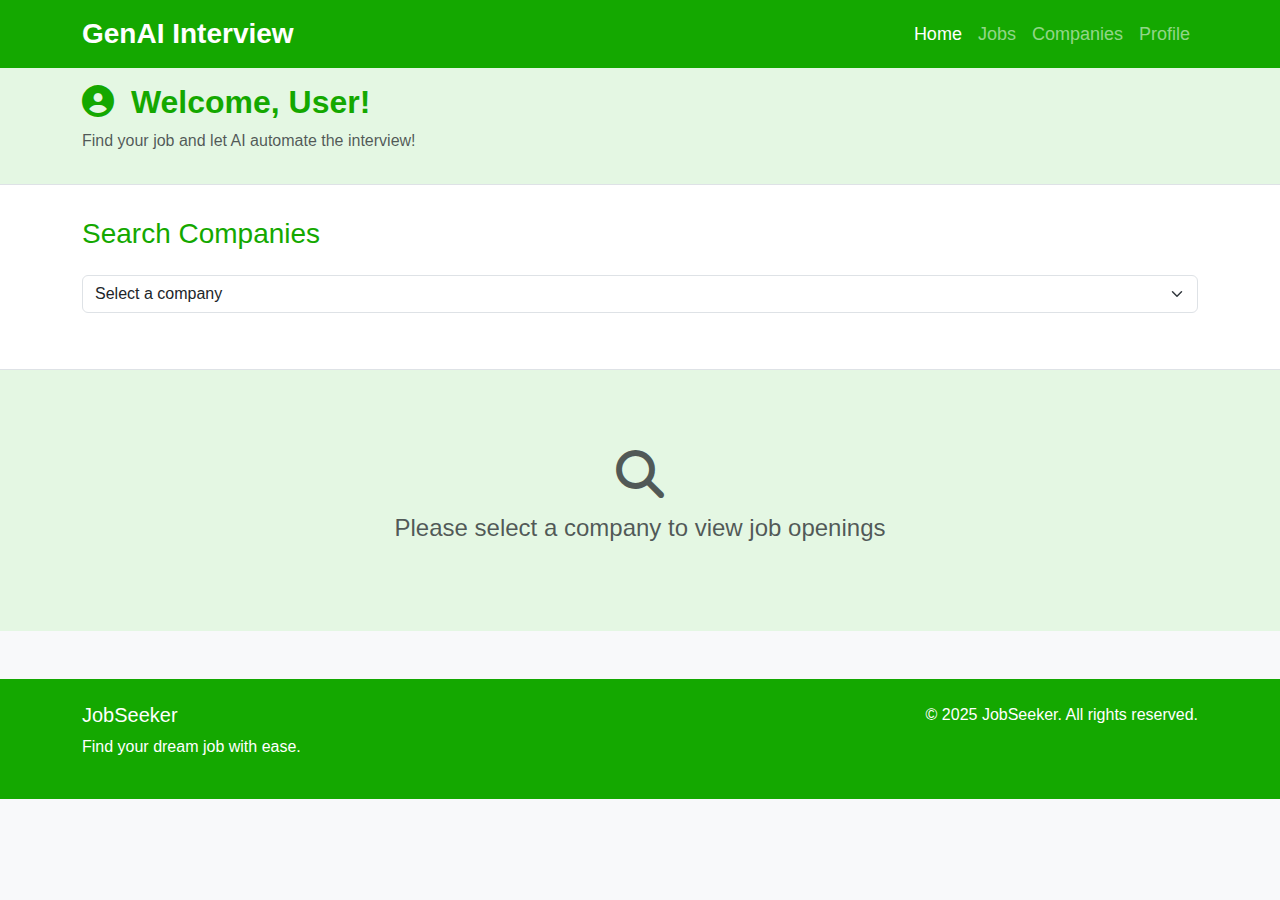
==== client_posting.html @ a4a39da1 "added Client Page" ====
<!DOCTYPE html>
<html lang="en">
<head>
    <meta name="viewport" content="width=device-width, initial-scale=1.0">
    <title>Job Application Portal</title>
    <link href="https://cdnjs.cloudflare.com/ajax/libs/bootstrap/5.3.0/css/bootstrap.min.css" rel="stylesheet">
    <link rel="stylesheet" href="https://cdnjs.cloudflare.com/ajax/libs/font-awesome/6.4.0/css/all.min.css">
    <link rel="stylesheet" href="client_posting_style.css">
</head>
<body>
    <!-- Toop of the Page (Company Name, HREFS to other pages) -->
    <nav class="navbar navbar-expand-lg navbar-dark custom-navbar">
        <div class="container">
            <a class="navbar-brand mx-auto" href="#">
                <span class="brand-text">GenAI Interview</span>
            </a>
            <button class="navbar-toggler" type="button" data-bs-toggle="collapse" data-bs-target="#navbarNav">
                <span class="navbar-toggler-icon"></span>
            </button>
            <div class="collapse navbar-collapse" id="navbarNav">
                <ul class="navbar-nav ms-auto">
                    <li class="nav-item">
                        <a class="nav-link active" href="#">Home</a>
                    </li>
                    <li class="nav-item">
                        <a class="nav-link" href="#">Jobs</a>
                    </li>
                    <li class="nav-item">
                        <a class="nav-link" href="#">Companies</a>
                    </li>
                    <li class="nav-item">
                        <a class="nav-link" href="#">Profile</a>
                    </li>
                </ul>
            </div>
        </div>
    </nav>

    <!-- Welcome Portion For A Client -->
     <div class ="welcome">
        <div class="container">
            <div class="row">
                <div class="col-md-12">
                    <h2 class="welcome-message">
                        <i class="fas fa-user-circle me-2"></i>
                        Welcome, User!
                    </h2>
                    <p class="text-muted">Find your job and let AI automate the interview!</p>
                </div>
            </div>
        </div>
     </div>
    

        
    

    <!-- Search Section -->
    <section class="search-section">
        <div class="container">
            <div class="row">
                <div class="col-md-12">
                    <h3 class="search-title">Search Companies</h3>
                    <div class="form-group mb-4">
                        <select class="form-select" id="companySelect">
                            <option selected disabled>Select a company</option>
                            <option value="company1">Tech Innovations Inc.</option>
                            <option value="company2">Global Solutions Ltd.</option>
                            <option value="company3">Future Technologies</option>
                            <option value="company4">Creative Designs Co.</option>
                            <option value="company5">Data Analytics Pro</option>
                        </select>
                    </div>
                </div>
            </div>
        </div>
    </section>

    <!-- Job Listing Section -->
    <section class="job-listing">
        <div class="container">
            <div class="row">
                <div class="col-md-12">
                    <div id="jobDetails" style="display: none;">
                        <div class="job-card">
                            <div class="job-header">
                                <h4 id="jobTitle">Senior Software Developer</h4>
                                <p id="companyName" class="mb-0">Tech Innovations Inc.</p>
                            </div>
                            <div class="job-content">
                                <div class="row mb-3">
                                    <div class="col-md-4">
                                        <div class="d-flex align-items-center">
                                            <i class="fas fa-map-marker-alt text-muted me-2"></i>
                                            <span id="jobLocation">San Francisco, CA</span>
                                        </div>
                                    </div>
                                    <div class="col-md-4">
                                        <div class="d-flex align-items-center">
                                            <i class="fas fa-clock text-muted me-2"></i>
                                            <span id="jobType">Full-time</span>
                                        </div>
                                    </div>
                                    <div class="col-md-4">
                                        <div class="d-flex align-items-center">
                                            <i class="fas fa-dollar-sign text-muted me-2"></i>
                                            <span id="jobSalary">$120,000 - $150,000</span>
                                        </div>
                                    </div>
                                </div>
                                <h5>Job Description</h5>
                                <p id="jobDescription">
                                    We are seeking an experienced Senior Software Developer to join our dynamic team. The ideal candidate will have a strong background in full-stack development, with expertise in JavaScript, React, and Node.js. You will be responsible for designing, developing, and maintaining our core products, collaborating with cross-functional teams, and mentoring junior developers.
                                </p>
                                <h5>Requirements</h5>
                                <ul id="jobRequirements">
                                    <li>5+ years of experience in software development</li>
                                    <li>Strong proficiency in JavaScript, HTML, CSS</li>
                                    <li>Experience with React, Node.js, and Express</li>
                                    <li>Familiarity with database technologies (MongoDB, PostgreSQL)</li>
                                    <li>Bachelor's degree in Computer Science or related field</li>
                                </ul>
                            </div>
                        </div>

                        <!-- Application Form -->
                        <div class="application-form mt-4">
                            <h4 class="mb-4">Apply for this Position</h4>
                            <form id="applicationForm">
                                <div class="row">
                                    <div class="col-md-6 mb-3">
                                        <label for="firstName" class="form-label">First Name</label>
                                        <input type="text" class="form-control" id="firstName" required>
                                    </div>
                                    <div class="col-md-6 mb-3">
                                        <label for="lastName" class="form-label">Last Name</label>
                                        <input type="text" class="form-control" id="lastName" required>
                                    </div>
                                </div>
                                <div class="mb-3">
                                    <label for="email" class="form-label">Email</label>
                                    <input type="email" class="form-control" id="email" required>
                                </div>
                                <div class="mb-3">
                                    <label for="phone" class="form-label">Phone</label>
                                    <input type="tel" class="form-control" id="phone" required>
                                </div>
                                <div class="mb-3">
                                    <label for="resume" class="form-label">Upload Resume</label>
                                    <input type="file" class="form-control" id="resume" required>
                                </div>
                                <div class="mb-3">
                                    <label for="coverLetter" class="form-label">Cover Letter</label>
                                    <textarea class="form-control" id="coverLetter" rows="5" placeholder="Tell us why you're the perfect fit for this role..."></textarea>
                                </div>
                                <div class="mb-3">
                                    <label for="applicationDetails" class="form-label">Additional Details</label>
                                    <textarea class="form-control" id="applicationDetails" rows="5" placeholder="Any additional information you'd like to share..."></textarea>
                                </div>
                                <button type="submit" class="btn btn-primary">Submit Application</button>
                            </form>
                        </div>
                    </div>
                    <div id="noJobSelected" class="text-center py-5">
                        <i class="fas fa-search fa-3x text-muted mb-3"></i>
                        <h4 class="text-muted">Please select a company to view job openings</h4>
                    </div>
                </div>
            </div>
        </div>
    </section>

    <!-- Footer -->
    <footer class="mt-5">
        <div class="container">
            <div class="row">
                <div class="col-md-6">
                    <h5>JobSeeker</h5>
                    <p>Find your dream job with ease.</p>
                </div>
                <div class="col-md-6 text-md-end">
                    <p>&copy; 2025 JobSeeker. All rights reserved.</p>
                </div>
            </div>
        </div>
    </footer>

    <!-- Scripts -->
    <script src="https://cdnjs.cloudflare.com/ajax/libs/bootstrap/5.3.0/js/bootstrap.bundle.min.js"></script>
    <script src="client_posting_js.js"></script>
</body>
</html>
---- client_posting_style.css ----
:root {
    --primary-green: #14a800;
    --light-green: #0e8f0d;
    --very-light-green: #e4f7e3;
}

body {
    font-family: 'Segoe UI', Tahoma, Geneva, Verdana, sans-serif;
    background-color: #f8f9fa;
}

.navbar {
    background-color: var(--primary-green);
}

.welcome {
    background-color: var(--very-light-green);
    padding: 15px 0;
    border-bottom: 1px solid #dee2e6;
}

.welcome-message {
    color: var(--primary-green);
    font-weight: 600;
}

.search-section {
    background-color: white;
    padding: 2rem 0;
    border-bottom: 1px solid #dee2e6;
}

.search-title {
    color: var(--primary-green);
    margin-bottom: 1.5rem;
}

.job-listing {
    background-color: var(--very-light-green);
    padding: 2rem 0;
}

.job-card {
    background-color: white;
    border-radius: 8px;
    overflow: hidden;
    box-shadow: 0 4px 6px rgba(0, 0, 0, 0.1);
    margin-bottom: 1.5rem;
    border-left: 5px solid var(--light-green);
}

.job-header {
    background-color: var(--primary-green);
    color: white;
    padding: 1rem;
}

.job-content {
    padding: 1.5rem;
}

.application-form {
    background-color: white;
    padding: 2rem;
    border-radius: 8px;
    box-shadow: 0 4px 6px rgba(0, 0, 0, 0.1);
}

.btn-primary {
    background-color: var(--primary-green);
    border-color: var(--primary-green);
}

.btn-primary:hover {
    background-color: var(--light-green);
    border-color: var(--light-green);
}

.form-control:focus {
    border-color: var(--light-green);
    box-shadow: 0 0 0 0.25rem rgba(76, 175, 80, 0.25);
}

footer {
    background-color: var(--primary-green);
    color: white;
    padding: 1.5rem 0;
}

.navbar-brand {
    font-size: 28px;
    font-weight: bold;
    color: #fff;
    text-align: center;
    display: flex;
    align-items: center;
    justify-content: center;
}

.navbar-brand i {
    font-size: 30px;
}

.navbar-nav .nav-link {
    font-size: 18px;
    padding: 8px 15px;
    transition: color 0.3s ease-in-out;
}
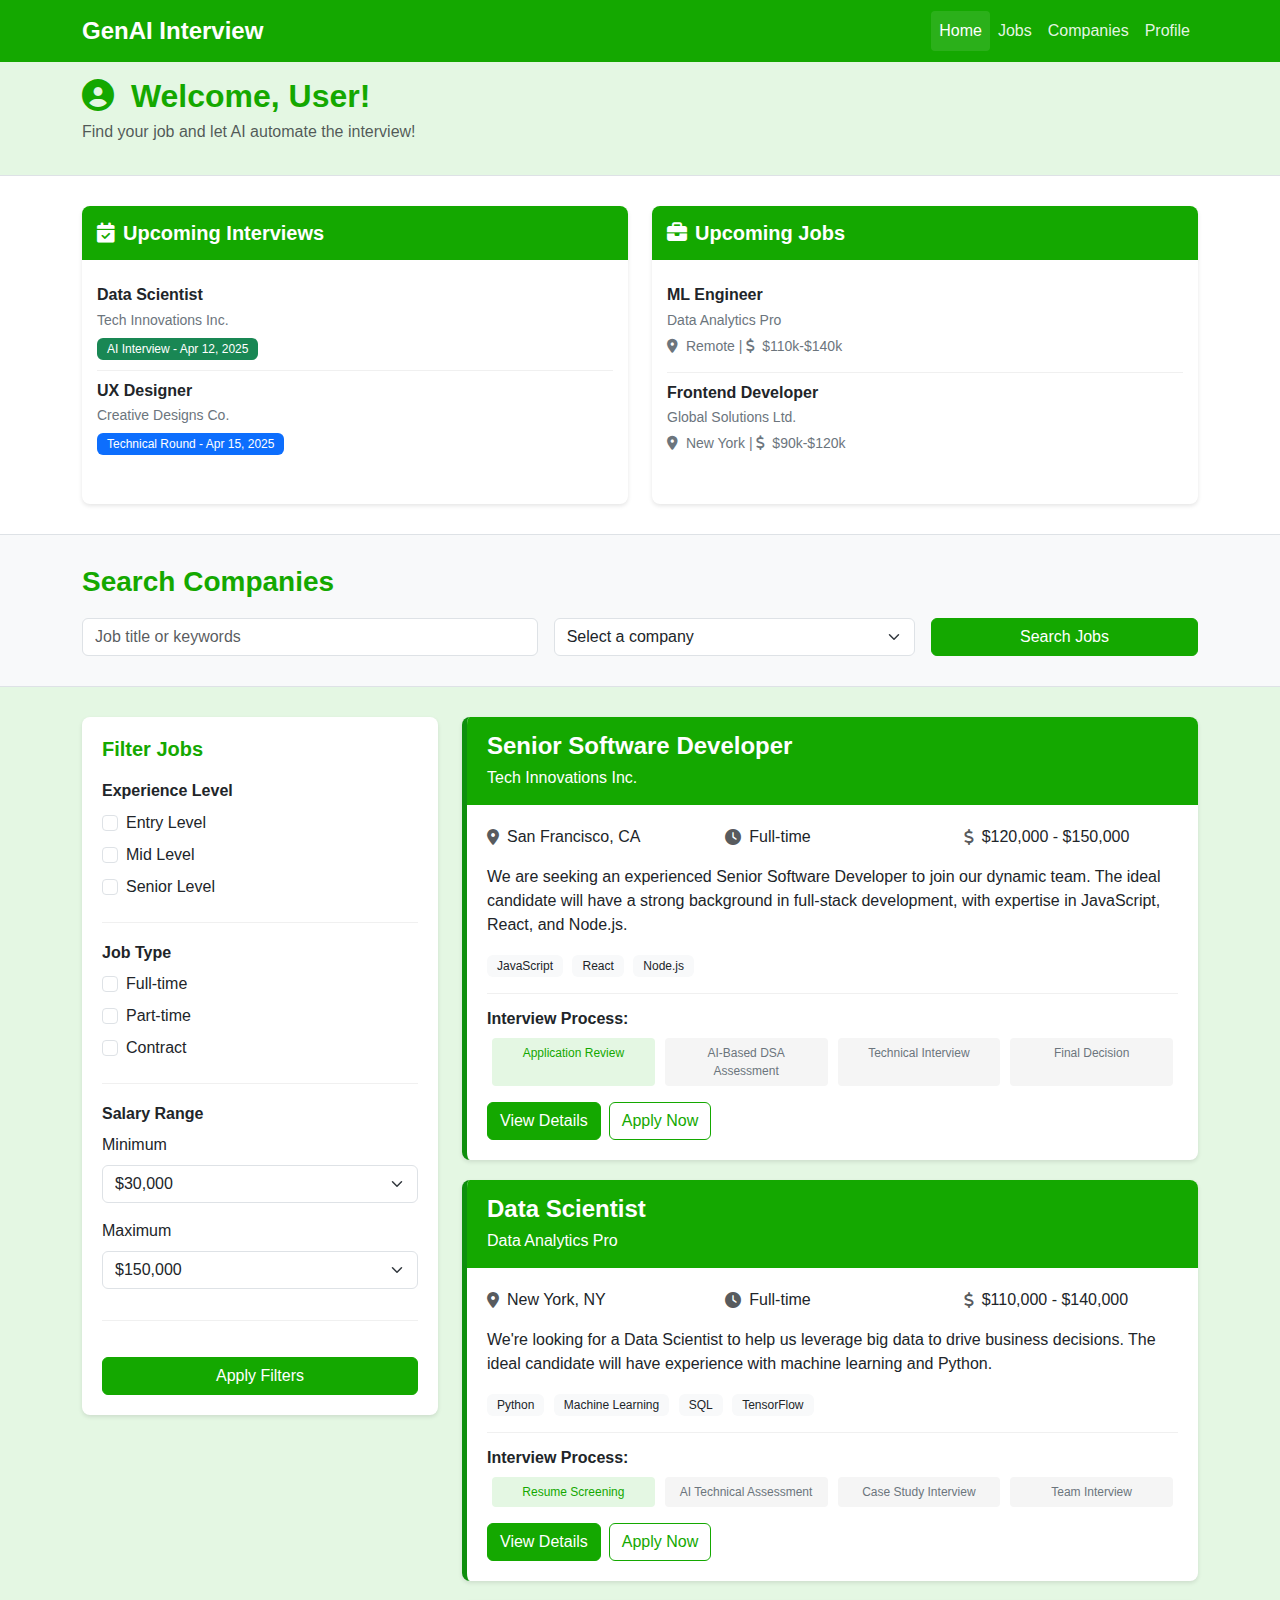
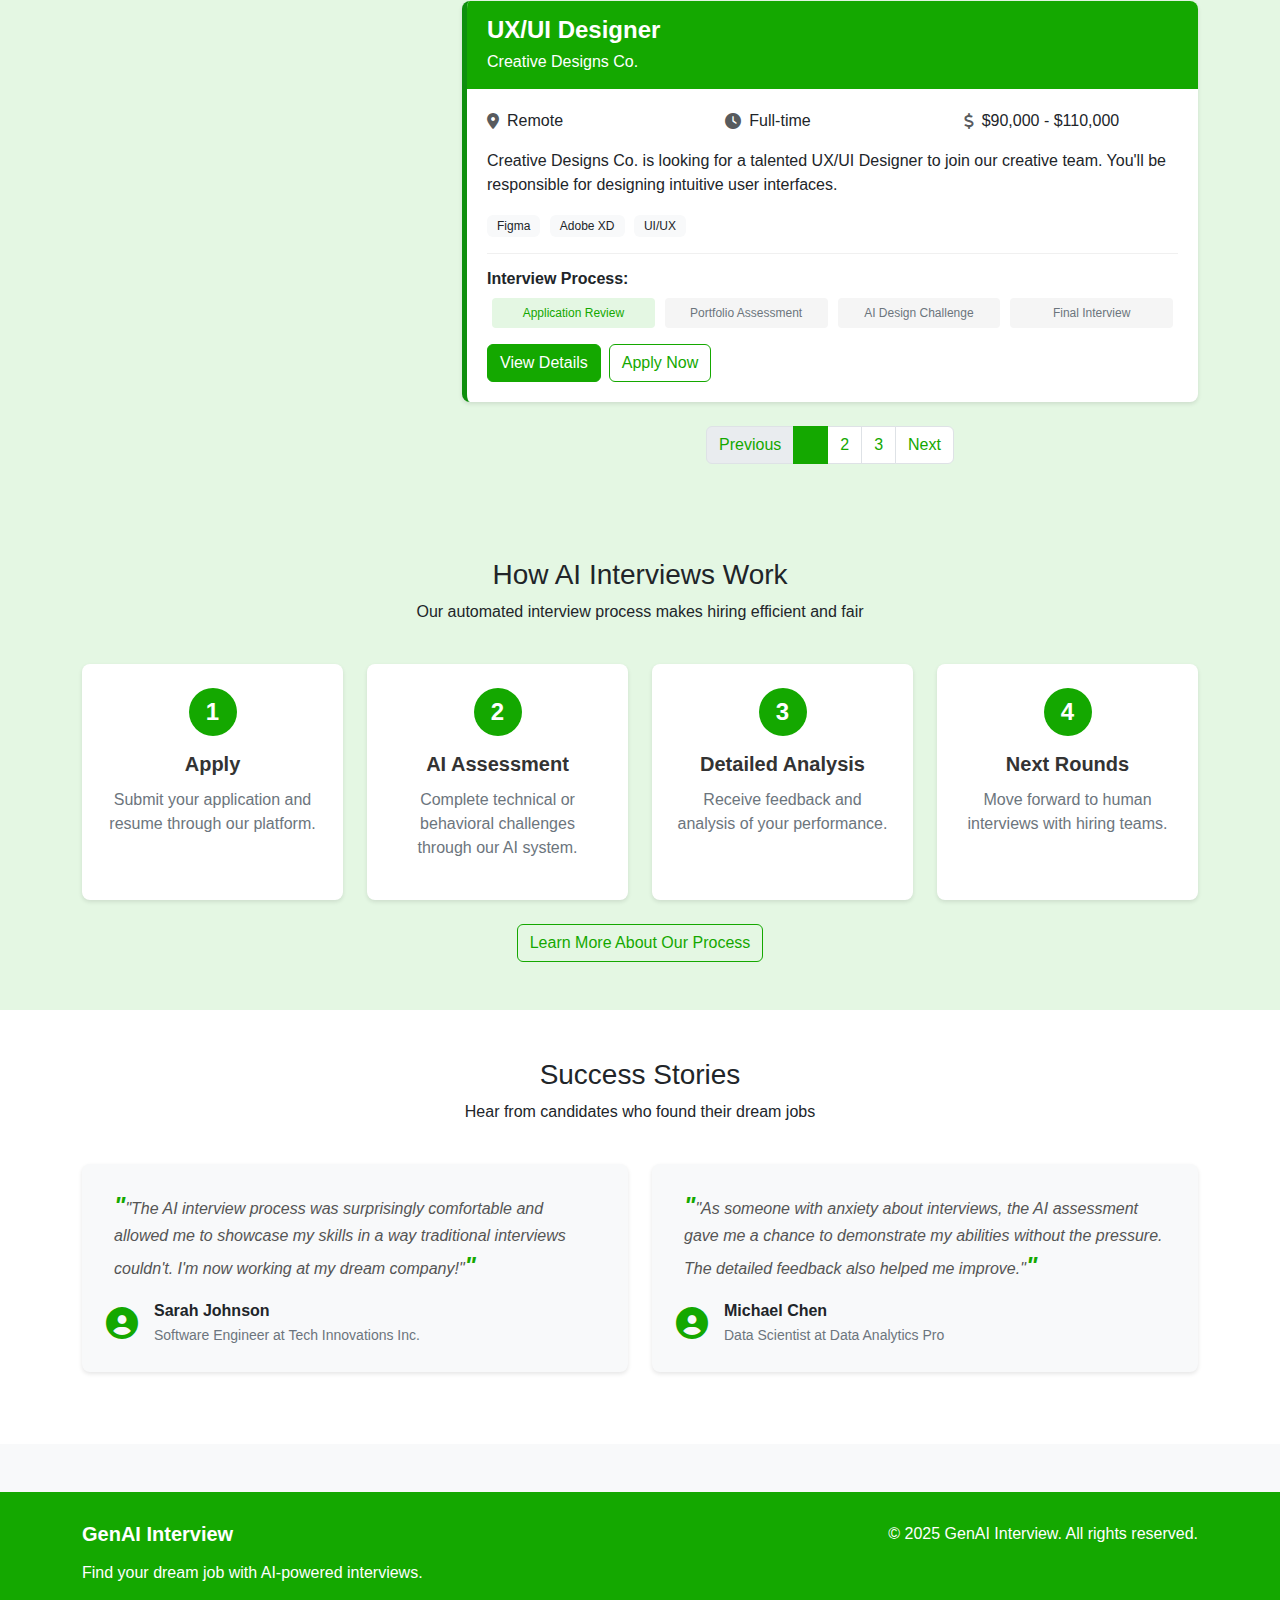
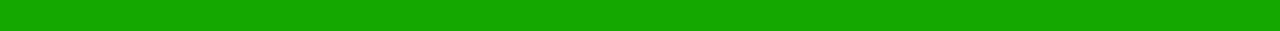
==== commit f6b6245f: "added upcoming interviews, upcoming jobs  ,filtering , job lists , and how it works section." ====
--- a/client_posting.html
+++ b/client_posting.html
@@ -8,7 +8,7 @@
     <link rel="stylesheet" href="client_posting_style.css">
 </head>
 <body>
-    <!-- Toop of the Page (Company Name, HREFS to other pages) -->
+    <!-- Top  -->
     <nav class="navbar navbar-expand-lg navbar-dark custom-navbar">
         <div class="container">
             <a class="navbar-brand mx-auto" href="#">
@@ -36,8 +36,8 @@
         </div>
     </nav>
 
-    <!-- Welcome Portion For A Client -->
-     <div class ="welcome">
+    <!-- welcome -->
+     <div class="welcome">
         <div class="container">
             <div class="row">
                 <div class="col-md-12">
@@ -51,9 +51,51 @@
         </div>
      </div>
     
-
-        
-    
+    <!-- Upcoming Interviews Section -->
+    <section class="upcoming-section">
+        <div class="container">
+            <div class="row">
+                <div class="col-md-6">
+                    <div class="info-card">
+                        <div class="card-header">
+                            <h5><i class="fas fa-calendar-check me-2"></i>Upcoming Interviews</h5>
+                        </div>
+                        <div class="card-body">
+                            <div class="interview-item">
+                                <h6>Data Scientist</h6>
+                                <p>Tech Innovations Inc.</p>
+                                <span class="badge bg-success">AI Interview - Apr 12, 2025</span>
+                            </div>
+                            <div class="interview-item">
+                                <h6>UX Designer</h6>
+                                <p>Creative Designs Co.</p>
+                                <span class="badge bg-primary">Technical Round - Apr 15, 2025</span>
+                            </div>
+                        </div>
+                    </div>
+                </div>
+                <div class="col-md-6">
+                    <div class="info-card">
+                        <div class="card-header">
+                            <h5><i class="fas fa-briefcase me-2"></i>Upcoming Jobs</h5>
+                        </div>
+                        <div class="card-body">
+                            <div class="job-item">
+                                <h6>ML Engineer</h6>
+                                <p>Data Analytics Pro</p>
+                                <p><i class="fas fa-map-marker-alt me-1"></i> Remote | <i class="fas fa-dollar-sign me-1"></i> $110k-$140k</p>
+                            </div>
+                            <div class="job-item">
+                                <h6>Frontend Developer</h6>
+                                <p>Global Solutions Ltd.</p>
+                                <p><i class="fas fa-map-marker-alt me-1"></i> New York | <i class="fas fa-dollar-sign me-1"></i> $90k-$120k</p>
+                            </div>
+                        </div>
+                    </div>
+                </div>
+            </div>
+        </div>
+    </section>
 
     <!-- Search Section -->
     <section class="search-section">
@@ -61,15 +103,23 @@
             <div class="row">
                 <div class="col-md-12">
                     <h3 class="search-title">Search Companies</h3>
-                    <div class="form-group mb-4">
-                        <select class="form-select" id="companySelect">
-                            <option selected disabled>Select a company</option>
-                            <option value="company1">Tech Innovations Inc.</option>
-                            <option value="company2">Global Solutions Ltd.</option>
-                            <option value="company3">Future Technologies</option>
-                            <option value="company4">Creative Designs Co.</option>
-                            <option value="company5">Data Analytics Pro</option>
-                        </select>
+                    <div class="row g-3">
+                        <div class="col-md-5">
+                            <input type="text" class="form-control" placeholder="Job title or keywords">
+                        </div>
+                        <div class="col-md-4">
+                            <select class="form-select" id="companySelect">
+                                <option selected disabled>Select a company</option>
+                                <option value="company1">Tech Innovations Inc.</option>
+                                <option value="company2">Global Solutions Ltd.</option>
+                                <option value="company3">Future Technologies</option>
+                                <option value="company4">Creative Designs Co.</option>
+                                <option value="company5">Data Analytics Pro</option>
+                            </select>
+                        </div>
+                        <div class="col-md-3">
+                            <button class="btn btn-primary w-100">Search Jobs</button>
+                        </div>
                     </div>
                 </div>
             </div>
@@ -80,106 +130,346 @@
     <section class="job-listing">
         <div class="container">
             <div class="row">
-                <div class="col-md-12">
-                    <div id="jobDetails" style="display: none;">
-                        <div class="job-card">
-                            <div class="job-header">
-                                <h4 id="jobTitle">Senior Software Developer</h4>
-                                <p id="companyName" class="mb-0">Tech Innovations Inc.</p>
-                            </div>
-                            <div class="job-content">
-                                <div class="row mb-3">
-                                    <div class="col-md-4">
-                                        <div class="d-flex align-items-center">
-                                            <i class="fas fa-map-marker-alt text-muted me-2"></i>
-                                            <span id="jobLocation">San Francisco, CA</span>
-                                        </div>
-                                    </div>
-                                    <div class="col-md-4">
-                                        <div class="d-flex align-items-center">
-                                            <i class="fas fa-clock text-muted me-2"></i>
-                                            <span id="jobType">Full-time</span>
-                                        </div>
-                                    </div>
-                                    <div class="col-md-4">
-                                        <div class="d-flex align-items-center">
-                                            <i class="fas fa-dollar-sign text-muted me-2"></i>
-                                            <span id="jobSalary">$120,000 - $150,000</span>
-                                        </div>
-                                    </div>
-                                </div>
-                                <h5>Job Description</h5>
-                                <p id="jobDescription">
-                                    We are seeking an experienced Senior Software Developer to join our dynamic team. The ideal candidate will have a strong background in full-stack development, with expertise in JavaScript, React, and Node.js. You will be responsible for designing, developing, and maintaining our core products, collaborating with cross-functional teams, and mentoring junior developers.
-                                </p>
-                                <h5>Requirements</h5>
-                                <ul id="jobRequirements">
-                                    <li>5+ years of experience in software development</li>
-                                    <li>Strong proficiency in JavaScript, HTML, CSS</li>
-                                    <li>Experience with React, Node.js, and Express</li>
-                                    <li>Familiarity with database technologies (MongoDB, PostgreSQL)</li>
-                                    <li>Bachelor's degree in Computer Science or related field</li>
-                                </ul>
-                            </div>
-                        </div>
-
-                        <!-- Application Form -->
-                        <div class="application-form mt-4">
-                            <h4 class="mb-4">Apply for this Position</h4>
-                            <form id="applicationForm">
-                                <div class="row">
-                                    <div class="col-md-6 mb-3">
-                                        <label for="firstName" class="form-label">First Name</label>
-                                        <input type="text" class="form-control" id="firstName" required>
-                                    </div>
-                                    <div class="col-md-6 mb-3">
-                                        <label for="lastName" class="form-label">Last Name</label>
-                                        <input type="text" class="form-control" id="lastName" required>
-                                    </div>
-                                </div>
-                                <div class="mb-3">
-                                    <label for="email" class="form-label">Email</label>
-                                    <input type="email" class="form-control" id="email" required>
-                                </div>
-                                <div class="mb-3">
-                                    <label for="phone" class="form-label">Phone</label>
-                                    <input type="tel" class="form-control" id="phone" required>
-                                </div>
-                                <div class="mb-3">
-                                    <label for="resume" class="form-label">Upload Resume</label>
-                                    <input type="file" class="form-control" id="resume" required>
-                                </div>
-                                <div class="mb-3">
-                                    <label for="coverLetter" class="form-label">Cover Letter</label>
-                                    <textarea class="form-control" id="coverLetter" rows="5" placeholder="Tell us why you're the perfect fit for this role..."></textarea>
-                                </div>
-                                <div class="mb-3">
-                                    <label for="applicationDetails" class="form-label">Additional Details</label>
-                                    <textarea class="form-control" id="applicationDetails" rows="5" placeholder="Any additional information you'd like to share..."></textarea>
-                                </div>
-                                <button type="submit" class="btn btn-primary">Submit Application</button>
-                            </form>
-                        </div>
-                    </div>
-                    <div id="noJobSelected" class="text-center py-5">
-                        <i class="fas fa-search fa-3x text-muted mb-3"></i>
-                        <h4 class="text-muted">Please select a company to view job openings</h4>
-                    </div>
+                <div class="col-md-4">
+                    <!-- Filters Section -->
+                    <div class="filters-card">
+                        <h5>Filter Jobs</h5>
+                        <div class="filter-group">
+                            <h6>Experience Level</h6>
+                            <div class="form-check">
+                                <input class="form-check-input" type="checkbox" id="entryLevel">
+                                <label class="form-check-label" for="entryLevel">Entry Level</label>
+                            </div>
+                            <div class="form-check">
+                                <input class="form-check-input" type="checkbox" id="midLevel">
+                                <label class="form-check-label" for="midLevel">Mid Level</label>
+                            </div>
+                            <div class="form-check">
+                                <input class="form-check-input" type="checkbox" id="seniorLevel">
+                                <label class="form-check-label" for="seniorLevel">Senior Level</label>
+                            </div>
+                        </div>
+                        
+                        <div class="filter-group">
+                            <h6>Job Type</h6>
+                            <div class="form-check">
+                                <input class="form-check-input" type="checkbox" id="fullTime">
+                                <label class="form-check-label" for="fullTime">Full-time</label>
+                            </div>
+                            <div class="form-check">
+                                <input class="form-check-input" type="checkbox" id="partTime">
+                                <label class="form-check-label" for="partTime">Part-time</label>
+                            </div>
+                            <div class="form-check">
+                                <input class="form-check-input" type="checkbox" id="contract">
+                                <label class="form-check-label" for="contract">Contract</label>
+                            </div>
+                        </div>
+                        
+                        <div class="filter-group">
+                            <h6>Salary Range</h6>
+                            <div class="mb-3">
+                                <label for="minSalary" class="form-label">Minimum</label>
+                                <select class="form-select" id="minSalary">
+                                    <option value="30000">$30,000</option>
+                                    <option value="50000">$50,000</option>
+                                    <option value="75000">$75,000</option>
+                                    <option value="100000">$100,000</option>
+                                    <option value="125000">$125,000</option>
+                                </select>
+                            </div>
+                            <div class="mb-3">
+                                <label for="maxSalary" class="form-label">Maximum</label>
+                                <select class="form-select" id="maxSalary">
+                                    <option value="50000">$50,000</option>
+                                    <option value="75000">$75,000</option>
+                                    <option value="100000">$100,000</option>
+                                    <option value="150000" selected>$150,000</option>
+                                    <option value="200000">$200,000+</option>
+                                </select>
+                            </div>
+                        </div>
+                        
+                        <button class="btn btn-primary w-100 mt-3">Apply Filters</button>
+                    </div>
+                </div>
+                
+                <div class="col-md-8">
+                    <!-- Jobs List -->
+                    <div class="job-card">
+                        <div class="job-header">
+                            <h4>Senior Software Developer</h4>
+                            <p class="mb-0">Tech Innovations Inc.</p>
+                        </div>
+                        <div class="job-content">
+                            <div class="row mb-3">
+                                <div class="col-md-4">
+                                    <div class="d-flex align-items-center">
+                                        <i class="fas fa-map-marker-alt text-muted me-2"></i>
+                                        <span>San Francisco, CA</span>
+                                    </div>
+                                </div>
+                                <div class="col-md-4">
+                                    <div class="d-flex align-items-center">
+                                        <i class="fas fa-clock text-muted me-2"></i>
+                                        <span>Full-time</span>
+                                    </div>
+                                </div>
+                                <div class="col-md-4">
+                                    <div class="d-flex align-items-center">
+                                        <i class="fas fa-dollar-sign text-muted me-2"></i>
+                                        <span>$120,000 - $150,000</span>
+                                    </div>
+                                </div>
+                            </div>
+                            <p>
+                                We are seeking an experienced Senior Software Developer to join our dynamic team. The ideal candidate will have a strong background in full-stack development, with expertise in JavaScript, React, and Node.js.
+                            </p>
+                            <div class="job-tags mb-3">
+                                <span class="badge bg-light text-dark">JavaScript</span>
+                                <span class="badge bg-light text-dark">React</span>
+                                <span class="badge bg-light text-dark">Node.js</span>
+                            </div>
+                            <div class="interview-process">
+                                <h6>Interview Process:</h6>
+                                <div class="d-flex justify-content-between">
+                                    <div class="process-step active">Application Review</div>
+                                    <div class="process-step">AI-Based DSA Assessment</div>
+                                    <div class="process-step">Technical Interview</div>
+                                    <div class="process-step">Final Decision</div>
+                                </div>
+                            </div>
+                            <div class="d-flex mt-3">
+                                <button class="btn btn-primary me-2">View Details</button>
+                                <button class="btn btn-outline-primary">Apply Now</button>
+                            </div>
+                        </div>
+                    </div>
+
+                    <div class="job-card">
+                        <div class="job-header">
+                            <h4>Data Scientist</h4>
+                            <p class="mb-0">Data Analytics Pro</p>
+                        </div>
+                        <div class="job-content">
+                            <div class="row mb-3">
+                                <div class="col-md-4">
+                                    <div class="d-flex align-items-center">
+                                        <i class="fas fa-map-marker-alt text-muted me-2"></i>
+                                        <span>New York, NY</span>
+                                    </div>
+                                </div>
+                                <div class="col-md-4">
+                                    <div class="d-flex align-items-center">
+                                        <i class="fas fa-clock text-muted me-2"></i>
+                                        <span>Full-time</span>
+                                    </div>
+                                </div>
+                                <div class="col-md-4">
+                                    <div class="d-flex align-items-center">
+                                        <i class="fas fa-dollar-sign text-muted me-2"></i>
+                                        <span>$110,000 - $140,000</span>
+                                    </div>
+                                </div>
+                            </div>
+                            <p>
+                                We're looking for a Data Scientist to help us leverage big data to drive business decisions. The ideal candidate will have experience with machine learning and Python.
+                            </p>
+                            <div class="job-tags mb-3">
+                                <span class="badge bg-light text-dark">Python</span>
+                                <span class="badge bg-light text-dark">Machine Learning</span>
+                                <span class="badge bg-light text-dark">SQL</span>
+                                <span class="badge bg-light text-dark">TensorFlow</span>
+                            </div>
+                            <div class="interview-process">
+                                <h6>Interview Process:</h6>
+                                <div class="d-flex justify-content-between">
+                                    <div class="process-step active">Resume Screening</div>
+                                    <div class="process-step">AI Technical Assessment</div>
+                                    <div class="process-step">Case Study Interview</div>
+                                    <div class="process-step">Team Interview</div>
+                                </div>
+                            </div>
+                            <div class="d-flex mt-3">
+                                <button class="btn btn-primary me-2">View Details</button>
+                                <button class="btn btn-outline-primary">Apply Now</button>
+                            </div>
+                        </div>
+                    </div>
+
+                    <div class="job-card">
+                        <div class="job-header">
+                            <h4>UX/UI Designer</h4>
+                            <p class="mb-0">Creative Designs Co.</p>
+                        </div>
+                        <div class="job-content">
+                            <div class="row mb-3">
+                                <div class="col-md-4">
+                                    <div class="d-flex align-items-center">
+                                        <i class="fas fa-map-marker-alt text-muted me-2"></i>
+                                        <span>Remote</span>
+                                    </div>
+                                </div>
+                                <div class="col-md-4">
+                                    <div class="d-flex align-items-center">
+                                        <i class="fas fa-clock text-muted me-2"></i>
+                                        <span>Full-time</span>
+                                    </div>
+                                </div>
+                                <div class="col-md-4">
+                                    <div class="d-flex align-items-center">
+                                        <i class="fas fa-dollar-sign text-muted me-2"></i>
+                                        <span>$90,000 - $110,000</span>
+                                    </div>
+                                </div>
+                            </div>
+                            <p>
+                                Creative Designs Co. is looking for a talented UX/UI Designer to join our creative team. You'll be responsible for designing intuitive user interfaces.
+                            </p>
+                            <div class="job-tags mb-3">
+                                <span class="badge bg-light text-dark">Figma</span>
+                                <span class="badge bg-light text-dark">Adobe XD</span>
+                                <span class="badge bg-light text-dark">UI/UX</span>
+                            </div>
+                            <div class="interview-process">
+                                <h6>Interview Process:</h6>
+                                <div class="d-flex justify-content-between">
+                                    <div class="process-step active">Application Review</div>
+                                    <div class="process-step">Portfolio Assessment</div>
+                                    <div class="process-step">AI Design Challenge</div>
+                                    <div class="process-step">Final Interview</div>
+                                </div>
+                            </div>
+                            <div class="d-flex mt-3">
+                                <button class="btn btn-primary me-2">View Details</button>
+                                <button class="btn btn-outline-primary">Apply Now</button>
+                            </div>
+                        </div>
+                    </div>
+                    
+                    <!-- Pagination -->
+                    <nav aria-label="Page navigation">
+                        <ul class="pagination justify-content-center mt-4">
+                            <li class="page-item disabled">
+                                <a class="page-link" href="#" tabindex="-1">Previous</a>
+                            </li>
+                            <li class="page-item active"><a class="page-link" href="#">1</a></li>
+                            <li class="page-item"><a class="page-link" href="#">2</a></li>
+                            <li class="page-item"><a class="page-link" href="#">3</a></li>
+                            <li class="page-item">
+                                <a class="page-link" href="#">Next</a>
+                            </li>
+                        </ul>
+                    </nav>
                 </div>
             </div>
         </div>
     </section>
+
+<!-- How It Works Section -->
+<section class="how-it-works">
+    <div class="container">
+        <div class="row">
+            <div class="col-md-12 text-center mb-4">
+                <h3 class="section-title">How AI Interviews Work</h3>
+                <p class="section-subtitle">Our automated interview process makes hiring efficient and fair</p>
+            </div>
+        </div>
+        <div class="row">
+            <div class="col-md-3">
+                <div class="step-card">
+                    <div class="step-number">1</div>
+                    <h5>Apply</h5>
+                    <p>Submit your application and resume through our platform.</p>
+                </div>
+            </div>
+            <div class="col-md-3">
+                <div class="step-card">
+                    <div class="step-number">2</div>
+                    <h5>AI Assessment</h5>
+                    <p>Complete technical or behavioral challenges through our AI system.</p>
+                </div>
+            </div>
+            <div class="col-md-3">
+                <div class="step-card">
+                    <div class="step-number">3</div>
+                    <h5>Detailed Analysis</h5>
+                    <p>Receive feedback and analysis of your performance.</p>
+                </div>
+            </div>
+            <div class="col-md-3">
+                <div class="step-card">
+                    <div class="step-number">4</div>
+                    <h5>Next Rounds</h5>
+                    <p>Move forward to human interviews with hiring teams.</p>
+                </div>
+            </div>
+        </div>
+        <div class="row mt-4">
+            <div class="col-md-12 text-center">
+                <button class="btn btn-outline-primary">Learn More About Our Process</button>
+            </div>
+        </div>
+    </div>
+</section>
+
+<!-- Testimonials Section -->
+<section class="testimonials-section">
+    <div class="container">
+        <div class="row">
+            <div class="col-md-12 text-center mb-4">
+                <h3 class="section-title">Success Stories</h3>
+                <p class="section-subtitle">Hear from candidates who found their dream jobs</p>
+            </div>
+        </div>
+        <div class="row">
+            <div class="col-md-6">
+                <div class="testimonial-card">
+                    <div class="testimonial-content">
+                        <p>"The AI interview process was surprisingly comfortable and allowed me to showcase my skills in a way traditional interviews couldn't. I'm now working at my dream company!"</p>
+                    </div>
+                    <div class="testimonial-author">
+                        <div class="author-avatar">
+                            <i class="fas fa-user-circle"></i>
+                        </div>
+                        <div class="author-info">
+                            <h6>Sarah Johnson</h6>
+                            <p>Software Engineer at Tech Innovations Inc.</p>
+                        </div>
+                    </div>
+                </div>
+            </div>
+            <div class="col-md-6">
+                <div class="testimonial-card">
+                    <div class="testimonial-content">
+                        <p>"As someone with anxiety about interviews, the AI assessment gave me a chance to demonstrate my abilities without the pressure. The detailed feedback also helped me improve."</p>
+                    </div>
+                    <div class="testimonial-author">
+                        <div class="author-avatar">
+                            <i class="fas fa-user-circle"></i>
+                        </div>
+                        <div class="author-info">
+                            <h6>Michael Chen</h6>
+                            <p>Data Scientist at Data Analytics Pro</p>
+                        </div>
+                    </div>
+                </div>
+            </div>
+        </div>
+    </div>
+</section>
+
 
     <!-- Footer -->
     <footer class="mt-5">
         <div class="container">
             <div class="row">
                 <div class="col-md-6">
-                    <h5>JobSeeker</h5>
-                    <p>Find your dream job with ease.</p>
+                    <h5>GenAI Interview</h5>
+                    <p>Find your dream job with AI-powered interviews.</p>
                 </div>
                 <div class="col-md-6 text-md-end">
-                    <p>&copy; 2025 JobSeeker. All rights reserved.</p>
+                    <p>&copy; 2025 GenAI Interview. All rights reserved.</p>
                 </div>
             </div>
         </div>
@@ -187,6 +477,5 @@
 
     <!-- Scripts -->
     <script src="https://cdnjs.cloudflare.com/ajax/libs/bootstrap/5.3.0/js/bootstrap.bundle.min.js"></script>
-    <script src="client_posting_js.js"></script>
 </body>
 </html>--- a/client_posting_style.css
+++ b/client_posting_style.css
@@ -9,10 +9,30 @@
     background-color: #f8f9fa;
 }
 
+/* Navbar Styles */
 .navbar {
     background-color: var(--primary-green);
 }
 
+.navbar-brand {
+    font-size: 24px;
+    font-weight: bold;
+    color: white;
+}
+
+.navbar-nav .nav-link {
+    color: rgba(255, 255, 255, 0.9) !important;
+    padding: 8px 15px;
+}
+
+.navbar-nav .nav-link:hover,
+.navbar-nav .nav-link.active {
+    color: white !important;
+    background-color: rgba(255, 255, 255, 0.1);
+    border-radius: 4px;
+}
+
+/* Welcome Section */
 .welcome {
     background-color: var(--very-light-green);
     padding: 15px 0;
@@ -22,50 +42,282 @@
 .welcome-message {
     color: var(--primary-green);
     font-weight: 600;
-}
-
+    margin-bottom: 5px;
+}
+
+/* Upcoming Section */
+.upcoming-section {
+    padding: 30px 0;
+    background-color: white;
+    border-bottom: 1px solid #dee2e6;
+}
+
+.info-card {
+    background-color: white;
+    border-radius: 8px;
+    box-shadow: 0 2px 4px rgba(0, 0, 0, 0.1);
+    margin-bottom: 20px;
+    height: 100%;
+}
+
+.info-card .card-header {
+    background-color: var(--primary-green);
+    color: white;
+    padding: 15px;
+    border-top-left-radius: 8px;
+    border-top-right-radius: 8px;
+}
+
+.info-card .card-header h5 {
+    margin-bottom: 0;
+    font-weight: 600;
+}
+
+.info-card .card-body {
+    padding: 15px;
+}
+
+.interview-item, .job-item {
+    padding: 10px 0;
+    border-bottom: 1px solid #f0f0f0;
+}
+
+.interview-item:last-child, .job-item:last-child {
+    border-bottom: none;
+}
+
+.interview-item h6, .job-item h6 {
+    margin-bottom: 5px;
+    font-weight: 600;
+}
+
+.interview-item p, .job-item p {
+    margin-bottom: 5px;
+    color: #6c757d;
+    font-size: 14px;
+}
+
+.badge {
+    font-weight: normal;
+    padding: 5px 10px;
+}
+
+/* Search Section */
 .search-section {
-    background-color: white;
-    padding: 2rem 0;
+    background-color: #f8f9fa;
+    padding: 30px 0;
     border-bottom: 1px solid #dee2e6;
 }
 
 .search-title {
     color: var(--primary-green);
-    margin-bottom: 1.5rem;
-}
-
+    margin-bottom: 20px;
+    font-weight: 600;
+}
+
+/* Job Listing Section */
 .job-listing {
+    padding: 30px 0;
     background-color: var(--very-light-green);
-    padding: 2rem 0;
-}
-
+}
+
+.filters-card {
+    background-color: white;
+    border-radius: 8px;
+    padding: 20px;
+    box-shadow: 0 2px 4px rgba(0, 0, 0, 0.1);
+    margin-bottom: 20px;
+}
+
+.filters-card h5 {
+    color: var(--primary-green);
+    margin-bottom: 20px;
+    font-weight: 600;
+}
+
+.filter-group {
+    margin-bottom: 20px;
+    padding-bottom: 15px;
+    border-bottom: 1px solid #f0f0f0;
+}
+
+.filter-group:last-child {
+    border-bottom: none;
+    padding-bottom: 0;
+}
+
+.filter-group h6 {
+    font-weight: 600;
+    margin-bottom: 10px;
+}
+
+.form-check {
+    margin-bottom: 8px;
+}
+
+.form-check-input:checked {
+    background-color: var(--primary-green);
+    border-color: var(--primary-green);
+}
+
+/* Job Cards */
 .job-card {
     background-color: white;
     border-radius: 8px;
     overflow: hidden;
-    box-shadow: 0 4px 6px rgba(0, 0, 0, 0.1);
-    margin-bottom: 1.5rem;
+    box-shadow: 0 2px 4px rgba(0, 0, 0, 0.1);
+    margin-bottom: 20px;
     border-left: 5px solid var(--light-green);
 }
 
 .job-header {
     background-color: var(--primary-green);
     color: white;
-    padding: 1rem;
+    padding: 15px 20px;
+}
+
+.job-header h4 {
+    margin-bottom: 5px;
+    font-weight: 600;
 }
 
 .job-content {
-    padding: 1.5rem;
-}
-
+    padding: 20px;
+}
+
+.job-tags {
+    margin-top: 10px;
+}
+
+.job-tags .badge {
+    margin-right: 5px;
+    background-color: #f5f5f5;
+}
+
+/* Interview Process */
+.interview-process {
+    margin-top: 15px;
+    padding-top: 15px;
+    border-top: 1px solid #f0f0f0;
+}
+
+.interview-process h6 {
+    margin-bottom: 10px;
+    font-weight: 600;
+}
+
+.process-step {
+    background-color: #f5f5f5;
+    color: #6c757d;
+    padding: 6px 10px;
+    border-radius: 4px;
+    font-size: 12px;
+    text-align: center;
+    flex: 1;
+    margin: 0 5px;
+}
+
+.process-step.active {
+    background-color: var(--very-light-green);
+    color: var(--primary-green);
+    font-weight: 500;
+}
+
+/* Job Details View */
+.job-details-card {
+    background-color: white;
+    border-radius: 8px;
+    padding: 25px;
+    box-shadow: 0 2px 4px rgba(0, 0, 0, 0.1);
+    margin-bottom: 30px;
+}
+
+.job-details-card h3 {
+    color: var(--primary-green);
+    margin-bottom: 5px;
+    font-weight: 600;
+}
+
+.job-meta {
+    display: flex;
+    flex-wrap: wrap;
+    gap: 15px;
+    margin-top: 10px;
+}
+
+.job-meta span {
+    color: #6c757d;
+    font-size: 14px;
+    display: inline-flex;
+    align-items: center;
+}
+
+.job-meta span i {
+    margin-right: 5px;
+}
+
+.job-description h5 {
+    color: var(--primary-green);
+    margin-top: 20px;
+    margin-bottom: 15px;
+    font-weight: 600;
+}
+
+.interview-steps {
+    margin-top: 20px;
+    border: 1px solid #f0f0f0;
+    border-radius: 8px;
+    padding: 15px;
+    background-color: #fafafa;
+}
+
+.interview-steps .step {
+    padding: 15px 0;
+    border-bottom: 1px solid #f0f0f0;
+}
+
+.interview-steps .step:last-child {
+    border-bottom: none;
+}
+
+.interview-steps .step h6 {
+    color: var(--primary-green);
+    margin-bottom: 5px;
+    font-weight: 600;
+}
+
+.interview-steps .step p {
+    margin-bottom: 0;
+    color: #6c757d;
+    font-size: 14px;
+}
+
+/* Application Form */
 .application-form {
     background-color: white;
-    padding: 2rem;
-    border-radius: 8px;
-    box-shadow: 0 4px 6px rgba(0, 0, 0, 0.1);
-}
-
+    padding: 25px;
+    border-radius: 8px;
+    box-shadow: 0 2px 4px rgba(0, 0, 0, 0.1);
+}
+
+.application-form h4 {
+    color: var(--primary-green);
+    margin-bottom: 20px;
+    font-weight: 600;
+    padding-bottom: 15px;
+    border-bottom: 1px solid #f0f0f0;
+}
+
+.form-label {
+    font-weight: 500;
+}
+
+.form-control:focus {
+    border-color: var(--light-green);
+    box-shadow: 0 0 0 0.25rem rgba(14, 143, 13, 0.25);
+}
+
+/* Buttons */
 .btn-primary {
     background-color: var(--primary-green);
     border-color: var(--primary-green);
@@ -76,33 +328,152 @@
     border-color: var(--light-green);
 }
 
-.form-control:focus {
-    border-color: var(--light-green);
-    box-shadow: 0 0 0 0.25rem rgba(76, 175, 80, 0.25);
-}
-
+.btn-outline-primary {
+    color: var(--primary-green);
+    border-color: var(--primary-green);
+}
+
+.btn-outline-primary:hover {
+    background-color: var(--primary-green);
+    border-color: var(--primary-green);
+}
+
+/* Pagination */
+.pagination .page-item.active .page-link {
+    background-color: var(--primary-green);
+    border-color: var(--primary-green);
+}
+
+.pagination .page-link {
+    color: var(--primary-green);
+}
+
+/* Footer */
 footer {
     background-color: var(--primary-green);
     color: white;
-    padding: 1.5rem 0;
-}
-
-.navbar-brand {
-    font-size: 28px;
-    font-weight: bold;
-    color: #fff;
+    padding: 30px 0;
+}
+
+footer h5 {
+    font-weight: 600;
+    margin-bottom: 15px;
+}
+
+/* Media Queries */
+@media (max-width: 767.98px) {
+    .process-step {
+        font-size: 10px;
+        padding: 5px;
+    }
+    
+    .job-meta {
+        flex-direction: column;
+        gap: 5px;
+    }
+    
+    .interview-process .d-flex {
+        flex-wrap: wrap;
+        gap: 5px;
+    }
+    
+    .process-step {
+        flex: 0 0 calc(50% - 5px);
+        margin-bottom: 5px;
+    }
+}
+
+
+/* How It Works Section */
+.how-it-works {
+    padding: 3rem 0;
+    background-color: var(--very-light-green);
+}
+
+.step-card {
+    background-color: white;
+    border-radius: 8px;
+    padding: 1.5rem;
+    box-shadow: 0 2px 4px rgba(0, 0, 0, 0.1);
     text-align: center;
+    height: 100%;
+}
+
+.step-number {
+    width: 3rem;
+    height: 3rem;
+    background-color: var(--primary-green);
+    color: white;
+    font-size: 1.5rem;
+    font-weight: 600;
+    border-radius: 50%;
     display: flex;
     align-items: center;
     justify-content: center;
-}
-
-.navbar-brand i {
-    font-size: 30px;
-}
-
-.navbar-nav .nav-link {
-    font-size: 18px;
-    padding: 8px 15px;
-    transition: color 0.3s ease-in-out;
-}
+    margin: 0 auto 1rem;
+}
+
+.step-card h5 {
+    color: #333;
+    margin-bottom: 0.75rem;
+    font-weight: 600;
+}
+
+.step-card p {
+    color: #6c757d;
+}
+
+/* Testimonials Section */
+.testimonials-section {
+    padding: 3rem 0;
+    background-color: white;
+}
+
+.testimonial-card {
+    background-color: #f8f9fa;
+    border-radius: 8px;
+    padding: 1.5rem;
+    box-shadow: 0 2px 4px rgba(0, 0, 0, 0.1);
+    margin-bottom: 1.5rem;
+}
+
+.testimonial-content {
+    margin-bottom: 1rem;
+    font-style: italic;
+    color: #555;
+}
+
+.testimonial-content p {
+    position: relative;
+    padding: 0 0.5rem;
+}
+
+.testimonial-content p::before,
+.testimonial-content p::after {
+    content: '"';
+    color: var(--primary-green);
+    font-size: 1.5rem;
+    font-weight: 700;
+}
+
+.testimonial-author {
+    display: flex;
+    align-items: center;
+}
+
+.author-avatar {
+    font-size: 2rem;
+    color: var(--primary-green);
+    margin-right: 1rem;
+}
+
+.author-info h6 {
+    margin-bottom: 0.25rem;
+    font-weight: 600;
+}
+
+.author-info p {
+    margin-bottom: 0;
+    color: #6c757d;
+    font-size: 0.875rem;
+}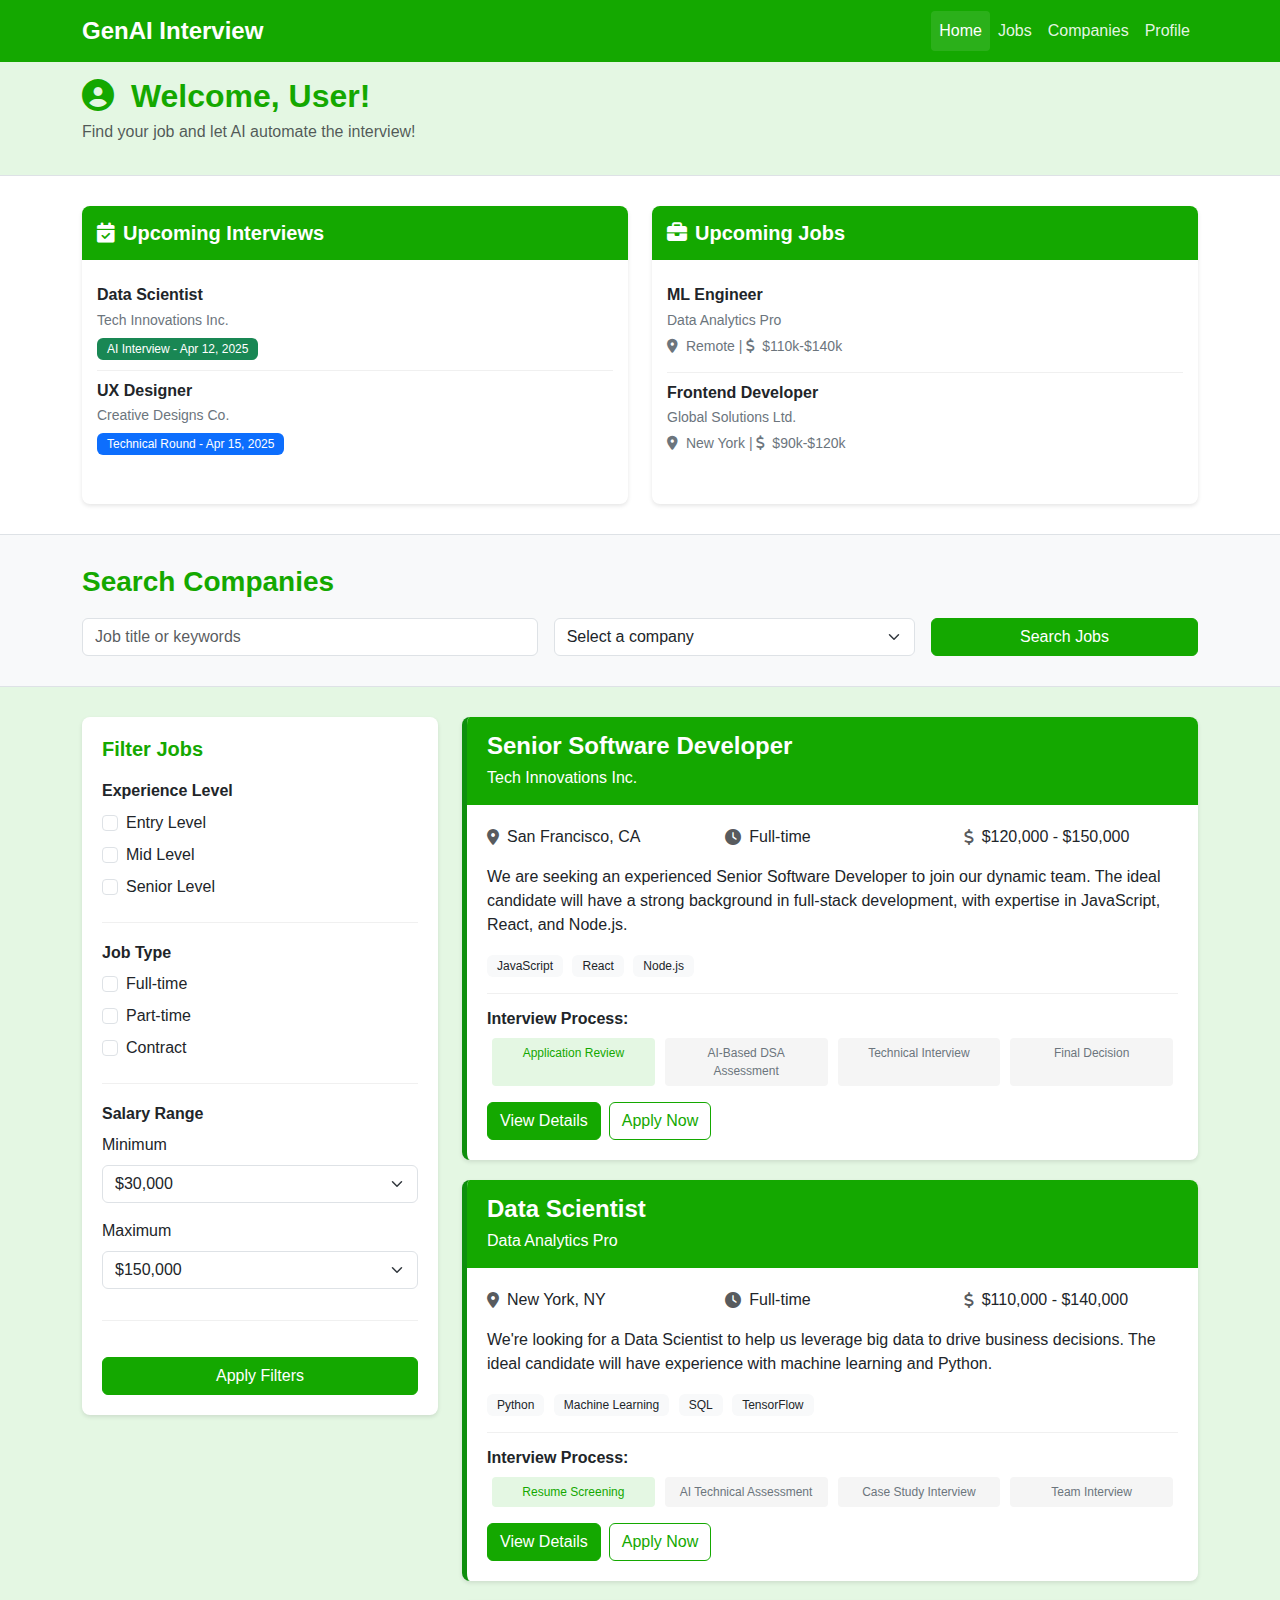
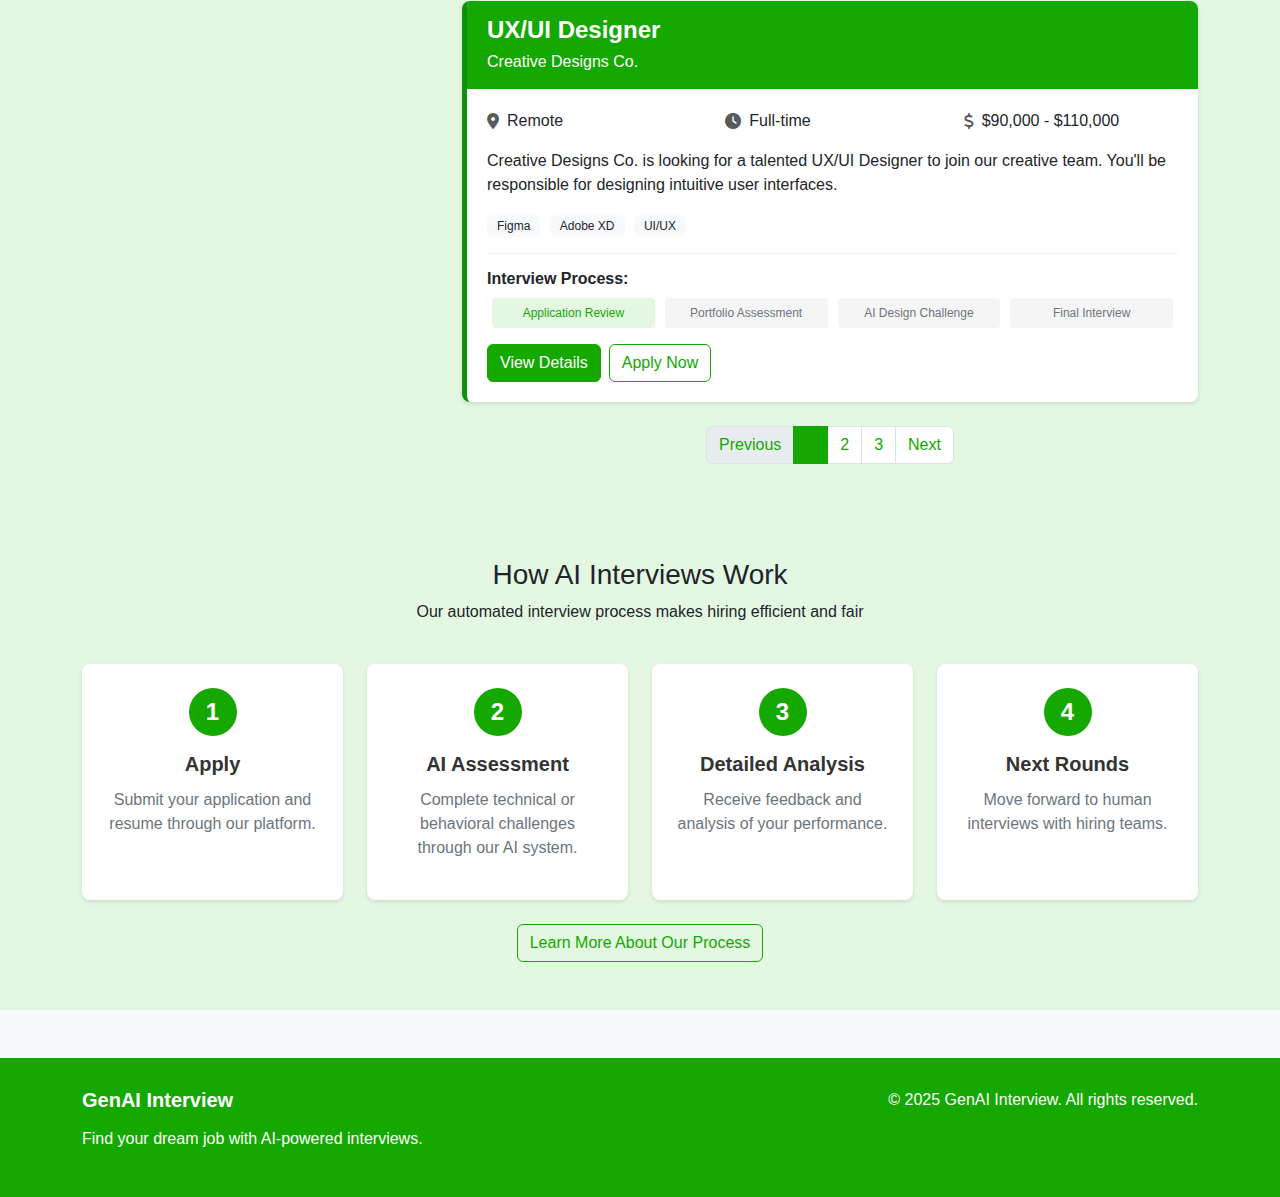
==== commit 24512b36: "updated client page upcoming jobs , upcoming interviews , job list and filtering section." ====
--- a/client_posting.html
+++ b/client_posting.html
@@ -413,52 +413,6 @@
     </div>
 </section>
 
-<!-- Testimonials Section -->
-<section class="testimonials-section">
-    <div class="container">
-        <div class="row">
-            <div class="col-md-12 text-center mb-4">
-                <h3 class="section-title">Success Stories</h3>
-                <p class="section-subtitle">Hear from candidates who found their dream jobs</p>
-            </div>
-        </div>
-        <div class="row">
-            <div class="col-md-6">
-                <div class="testimonial-card">
-                    <div class="testimonial-content">
-                        <p>"The AI interview process was surprisingly comfortable and allowed me to showcase my skills in a way traditional interviews couldn't. I'm now working at my dream company!"</p>
-                    </div>
-                    <div class="testimonial-author">
-                        <div class="author-avatar">
-                            <i class="fas fa-user-circle"></i>
-                        </div>
-                        <div class="author-info">
-                            <h6>Sarah Johnson</h6>
-                            <p>Software Engineer at Tech Innovations Inc.</p>
-                        </div>
-                    </div>
-                </div>
-            </div>
-            <div class="col-md-6">
-                <div class="testimonial-card">
-                    <div class="testimonial-content">
-                        <p>"As someone with anxiety about interviews, the AI assessment gave me a chance to demonstrate my abilities without the pressure. The detailed feedback also helped me improve."</p>
-                    </div>
-                    <div class="testimonial-author">
-                        <div class="author-avatar">
-                            <i class="fas fa-user-circle"></i>
-                        </div>
-                        <div class="author-info">
-                            <h6>Michael Chen</h6>
-                            <p>Data Scientist at Data Analytics Pro</p>
-                        </div>
-                    </div>
-                </div>
-            </div>
-        </div>
-    </div>
-</section>
-
 
     <!-- Footer -->
     <footer class="mt-5">
--- a/client_posting_style.css
+++ b/client_posting_style.css
@@ -422,58 +422,3 @@
 .step-card p {
     color: #6c757d;
 }
-
-/* Testimonials Section */
-.testimonials-section {
-    padding: 3rem 0;
-    background-color: white;
-}
-
-.testimonial-card {
-    background-color: #f8f9fa;
-    border-radius: 8px;
-    padding: 1.5rem;
-    box-shadow: 0 2px 4px rgba(0, 0, 0, 0.1);
-    margin-bottom: 1.5rem;
-}
-
-.testimonial-content {
-    margin-bottom: 1rem;
-    font-style: italic;
-    color: #555;
-}
-
-.testimonial-content p {
-    position: relative;
-    padding: 0 0.5rem;
-}
-
-.testimonial-content p::before,
-.testimonial-content p::after {
-    content: '"';
-    color: var(--primary-green);
-    font-size: 1.5rem;
-    font-weight: 700;
-}
-
-.testimonial-author {
-    display: flex;
-    align-items: center;
-}
-
-.author-avatar {
-    font-size: 2rem;
-    color: var(--primary-green);
-    margin-right: 1rem;
-}
-
-.author-info h6 {
-    margin-bottom: 0.25rem;
-    font-weight: 600;
-}
-
-.author-info p {
-    margin-bottom: 0;
-    color: #6c757d;
-    font-size: 0.875rem;
-}